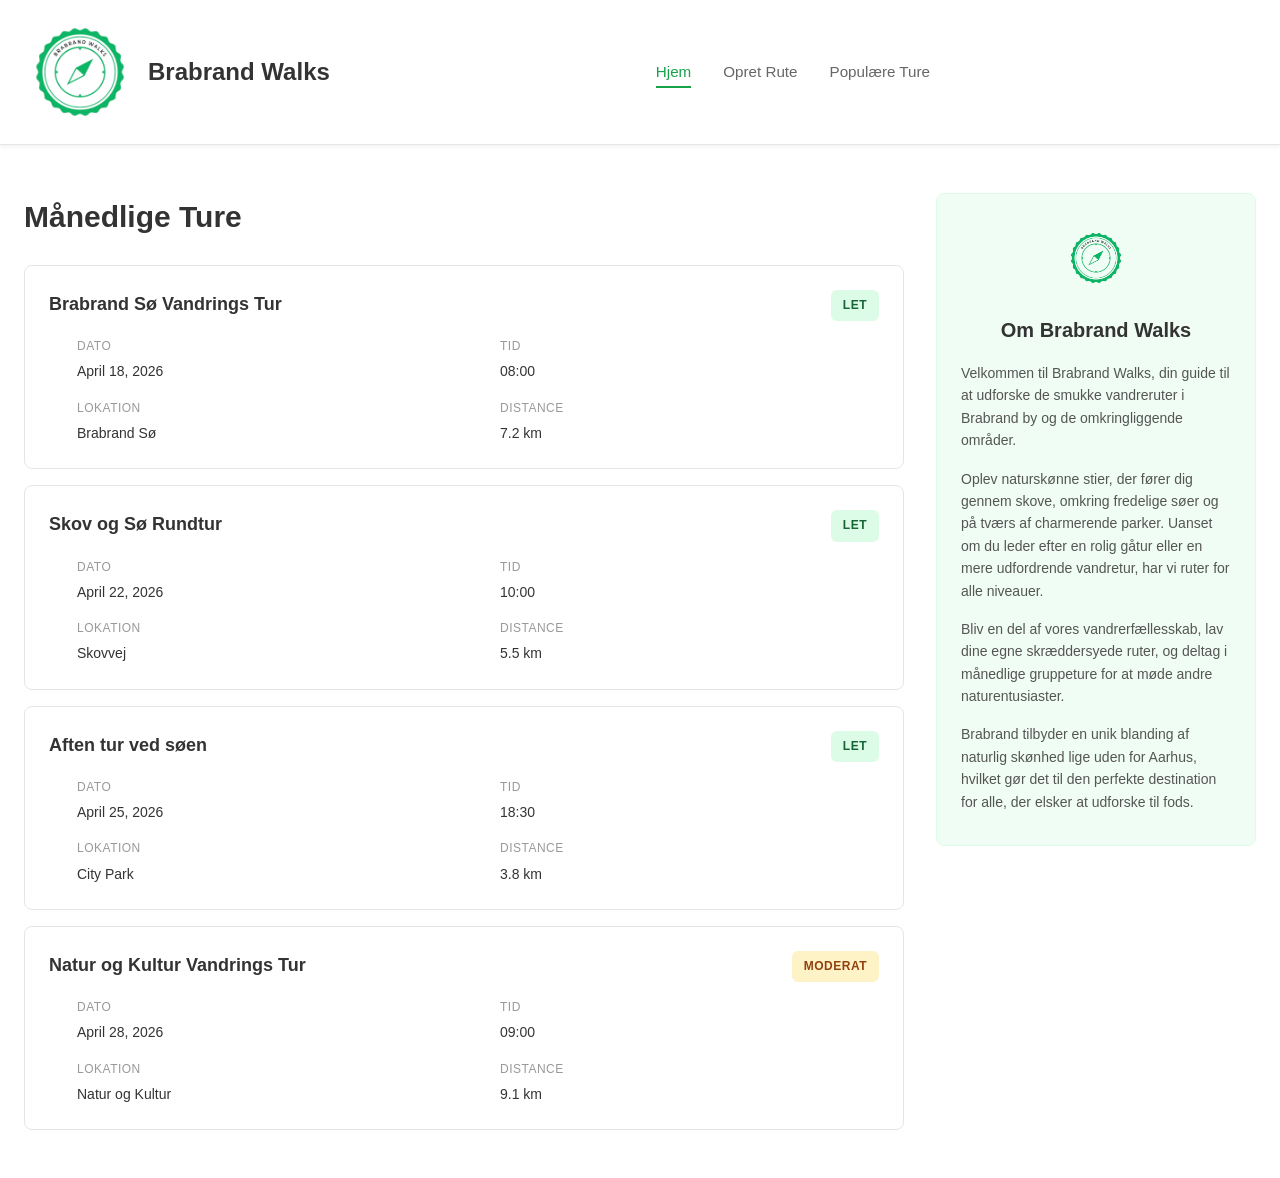
==== index.html @ 0903aa6b "Add files via upload" ====
<!DOCTYPE html>
<html lang="en">
<head>
    <meta charset="UTF-8">
    <meta name="viewport" content="width=device-width, initial-scale=1.0">
    <title>Brabrand Walks - Home</title>
    <link rel="stylesheet" href="styles.css">
</head>
<body>
    <!-- Header -->
    <header class="header">
        <div class="header-container">
            <div class="logo">
                <img src="logo.png" alt="Brabrand Walks Logo" class="logo-img">
                <h1>Brabrand Walks</h1>
            </div>
            <nav class="navigation">
                <ul class="nav-list">
                    <li><a href="index.html" class="nav-link active">Hjem</a></li>
                    <li><a href="create-route.html" class="nav-link">Opret Rute</a></li>
                    <li><a href="popular-walks.html" class="nav-link">Populære Ture</a></li>
                </ul>
            </nav>
            <button class="mobile-menu-btn" id="mobileMenuBtn">
                <span></span>
                <span></span>
                <span></span>
            </button>
        </div>
    </header>

    <!-- Main Content -->
    <main class="main-content">
        <div class="container">
            <div class="content-wrapper">
                <!-- Monthly Walks Section -->
                <section class="monthly-walks-section">
                    <h2 class="section-title">Månedlige Ture</h2>
                    <div class="walks-list" id="walksList">
                        <!-- Walks will be inserted by JavaScript -->
                    </div>
                </section>
            </div>

            <!-- About Section -->
            <aside class="about-section">
                <div class="about-card">
                    <div class="about-icon">
                        <img src="logo.png" alt="Brabrand Walks Logo" class="about-logo-img">
                    </div>
                    <h3>Om Brabrand Walks</h3>
                    <p>Velkommen til Brabrand Walks, din guide til at udforske de smukke vandreruter i Brabrand by og de omkringliggende områder.</p>
                    <p>Oplev naturskønne stier, der fører dig gennem skove, omkring fredelige søer og på tværs af charmerende parker. Uanset om du leder efter en rolig gåtur eller en mere udfordrende vandretur, har vi ruter for alle niveauer.</p>
                    <p>Bliv en del af vores vandrerfællesskab, lav dine egne skræddersyede ruter, og deltag i månedlige gruppeture for at møde andre naturentusiaster.</p>
                    <p>Brabrand tilbyder en unik blanding af naturlig skønhed lige uden for Aarhus, hvilket gør det til den perfekte destination for alle, der elsker at udforske til fods.</p>
                </div>
            </aside>
        </div>
    </main>
    <script src="script.js"></script>
</body>
</html>
---- styles.css ----
* {
    margin: 0;
    padding: 0;
    box-sizing: border-box;
}

html {
    scroll-behavior: smooth;
    font-size: 16px;
}

body {
    font-family: -apple-system, BlinkMacSystemFont, 'Segoe UI', 'Roboto', 'Oxygen', 'Ubuntu', 'Cantarell', sans-serif;
    line-height: 1.6;
    color: #333;
    background-color: #ffffff;
    min-height: 100vh;
    display: flex;
    flex-direction: column;
}

main {
    flex: 1;
}

/* ===========================
   HEADER & NAVIGATION
   =========================== */

.header {
    border-bottom: 1px solid #e5e5e5;
    position: sticky;
    top: 0;
    background-color: #ffffff;
    z-index: 1000;
    box-shadow: 0 2px 4px rgba(0, 0, 0, 0.05);
}

.header-container {
    max-width: 1280px;
    margin: 0 auto;
    padding: 1rem 1.5rem;
    display: flex;
    align-items: center;
    justify-content: space-between;
}

.logo {
    display: flex;
    align-items: center;
    gap: 0.75rem;
    text-decoration: none;
    color: #333;
    font-weight: 600;
    font-size: 1.5rem;
    flex-shrink: 0;
}

.logo-img {
    width: 7rem;
    height: 7rem;
    object-fit: contain;
    flex-shrink: 0;
}

.logo h1 {
    font-size: 1.5rem;
    color: #333;
    margin: 0;
    white-space: nowrap;
    flex-shrink: 0;
}

.navigation {
    flex: 1;
    display: flex;
    justify-content: center;
}

.nav-list {
    list-style: none;
    display: flex;
    gap: 2rem;
}

.nav-link {
    text-decoration: none;
    color: #666;
    font-weight: 500;
    font-size: 0.95rem;
    transition: color 0.3s ease;
    position: relative;
    padding-bottom: 0.5rem;
}

.nav-link:hover,
.nav-link.active {
    color: #16a34a;
}

.nav-link.active::after {
    content: '';
    position: absolute;
    bottom: 0;
    left: 0;
    right: 0;
    height: 2px;
    background-color: #16a34a;
}

.mobile-menu-btn {
    display: none;
    flex-direction: column;
    gap: 0.35rem;
    background: none;
    border: none;
    cursor: pointer;
    padding: 0.5rem;
}

.mobile-menu-btn span {
    width: 1.5rem;
    height: 2px;
    background-color: #333;
    border-radius: 2px;
    transition: all 0.3s ease;
}

.mobile-menu-btn.active span:nth-child(1) {
    transform: rotate(45deg) translateY(10px);
}

.mobile-menu-btn.active span:nth-child(2) {
    opacity: 0;
}

.mobile-menu-btn.active span:nth-child(3) {
    transform: rotate(-45deg) translateY(-10px);
}

/* ===========================
   MAIN CONTENT
   =========================== */

.main-content {
    max-width: 1280px;
    margin: 0 auto;
    width: 100%;
    padding: 3rem 1.5rem;
}

.container {
    display: grid;
    grid-template-columns: 1fr 320px;
    gap: 2rem;
}

.section-title {
    font-size: 1.875rem;
    font-weight: 600;
    margin-bottom: 1.5rem;
    color: #333;
}

/* ===========================
   MONTHLY WALKS SECTION
   =========================== */

.monthly-walks-section {
    grid-column: 1;
}

.walks-list {
    display: flex;
    flex-direction: column;
    gap: 1rem;
}

.walk-card {
    background-color: #ffffff;
    border: 1px solid #e5e5e5;
    border-radius: 0.5rem;
    padding: 1.5rem;
    transition: all 0.3s ease;
    cursor: pointer;
}

.walk-card:hover {
    box-shadow: 0 4px 12px rgba(0, 0, 0, 0.1);
    border-color: #d4d4d4;
    transform: translateY(-2px);
}

.walk-card-header {
    display: flex;
    align-items: flex-start;
    justify-content: space-between;
    margin-bottom: 1rem;
    gap: 1rem;
    flex-wrap: wrap;
}

.walk-card-title {
    font-size: 1.125rem;
    font-weight: 600;
    color: #333;
    margin: 0;
}

.difficulty-badge {
    padding: 0.375rem 0.75rem;
    border-radius: 0.375rem;
    font-size: 0.75rem;
    font-weight: 600;
    white-space: nowrap;
    text-transform: uppercase;
    letter-spacing: 0.5px;
    flex-shrink: 0;
}

.difficulty-easy {
    background-color: #dcfce7;
    color: #166534;
}

.difficulty-moderate {
    background-color: #fef3c7;
    color: #92400e;
}

.difficulty-challenging {
    background-color: #fee2e2;
    color: #991b1b;
}

.walk-card-details {
    display: grid;
    grid-template-columns: 1fr 1fr;
    gap: 1rem;
    font-size: 0.875rem;
    color: #666;
}

.walk-detail {
    display: flex;
    align-items: center;
    gap: 0.5rem;
}

.walk-detail-icon {
    width: 1.25rem;
    height: 1.25rem;
    color: #16a34a;
    flex-shrink: 0;
    stroke-width: 2;
    font-size: 1.25rem;
}

.walk-detail-text {
    display: flex;
    flex-direction: column;
    gap: 0.25rem;
    min-width: 0;
}

.walk-detail-label {
    font-size: 0.75rem;
    color: #999;
    text-transform: uppercase;
    letter-spacing: 0.5px;
}

.walk-detail-value {
    color: #333;
    font-weight: 500;
}

.walk-card-description {
    padding: 1rem 0 0;
    color: #555;
    font-size: 0.9rem;
    line-height: 1.5;
    border-top: 1px solid #e5e5e5;
    margin-top: 1rem;
    padding-top: 1rem;
}

/* ===========================
   ABOUT SECTION
   =========================== */

.about-section {
    grid-column: 2;
    grid-row: 1;
}

.about-card {
    background-color: #f0fdf4;
    border-radius: 0.5rem;
    padding: 2rem 1.5rem;
    position: sticky;
    top: 90px;
    border: 1px solid #dcfce7;
}

.about-icon {
    width: 4rem;
    height: 4rem;
    margin: 0 auto 1.5rem;
    display: flex;
    align-items: center;
    justify-content: center;
    flex-shrink: 0;
}

.about-logo-img {
    width: 100%;
    height: 100%;
    object-fit: contain;
}

.about-icon svg {
    width: 100%;
    height: 100%;
}

.about-card h3 {
    font-size: 1.25rem;
    font-weight: 600;
    margin-bottom: 1rem;
    text-align: center;
    color: #333;
}

.about-card p {
    font-size: 0.875rem;
    line-height: 1.6;
    color: #555;
    margin-bottom: 1rem;
}

.about-card p:last-child {
    margin-bottom: 0;
}

/* ===========================
   FOOTER
   =========================== */

.footer {
    background-color: #f9fafb;
    border-top: 1px solid #e5e5e5;
    padding: 2rem 1.5rem;
    margin-top: 4rem;
}

.footer-content {
    max-width: 1280px;
    margin: 0 auto;
    text-align: center;
    color: #666;
}

.footer-content p {
    margin: 0;
}

.copyright {
    font-size: 0.875rem;
    margin-top: 0.5rem;
    color: #999;
}

/* ===========================
   RESPONSIVE DESIGN
   =========================== */

@media (max-width: 1024px) {
    .container {
        grid-template-columns: 1fr;
    }

    .about-section {
        grid-column: 1;
    }

    .about-card {
        position: relative;
        top: auto;
        margin-top: 2rem;
    }

    .walk-card-details {
        grid-template-columns: 1fr;
    }
}

@media (max-width: 768px) {
    .header-container {
        padding: 1rem;
    }

    .navigation {
        display: none;
        position: absolute;
        top: 100%;
        left: 0;
        right: 0;
        background-color: #ffffff;
        flex-direction: column;
        border-bottom: 1px solid #e5e5e5;
        padding: 1rem;
        z-index: 999;
    }

    .navigation.active {
        display: flex;
    }

    .nav-list {
        flex-direction: column;
        gap: 1rem;
    }

    .nav-link.active::after {
        display: none;
    }

    .mobile-menu-btn {
        display: flex;
    }

    .main-content {
        padding: 2rem 1rem;
    }

    .section-title {
        font-size: 1.5rem;
    }

    .logo h1 {
        font-size: 1.25rem;
    }

    .logo-img {
        width: 2.5rem;
        height: 2.5rem;
    }

    .walk-card-details {
        gap: 1rem;
    }

    .about-card {
        padding: 1.5rem;
    }
}

@media (max-width: 480px) {
    .header-container {
        padding: 0.75rem;
    }

    .logo {
        gap: 0.5rem;
    }

    .logo h1 {
        font-size: 1.125rem;
    }

    .logo-img {
        width: 2rem;
        height: 2rem;
    }

    .main-content {
        padding: 1.5rem 1rem;
    }

    .section-title {
        font-size: 1.25rem;
    }

    .walk-card {
        padding: 1rem;
    }

    .walk-card-header {
        flex-direction: column;
        gap: 0.5rem;
    }

    .walk-card-details {
        grid-template-columns: 1fr;
        gap: 0.75rem;
    }

    .about-card {
        padding: 1.25rem 1rem;
    }

    .about-icon {
        width: 3rem;
        height: 3rem;
    }

    .about-card h3 {
        font-size: 1.125rem;
    }

    .about-card p {
        font-size: 0.8rem;
    }
}
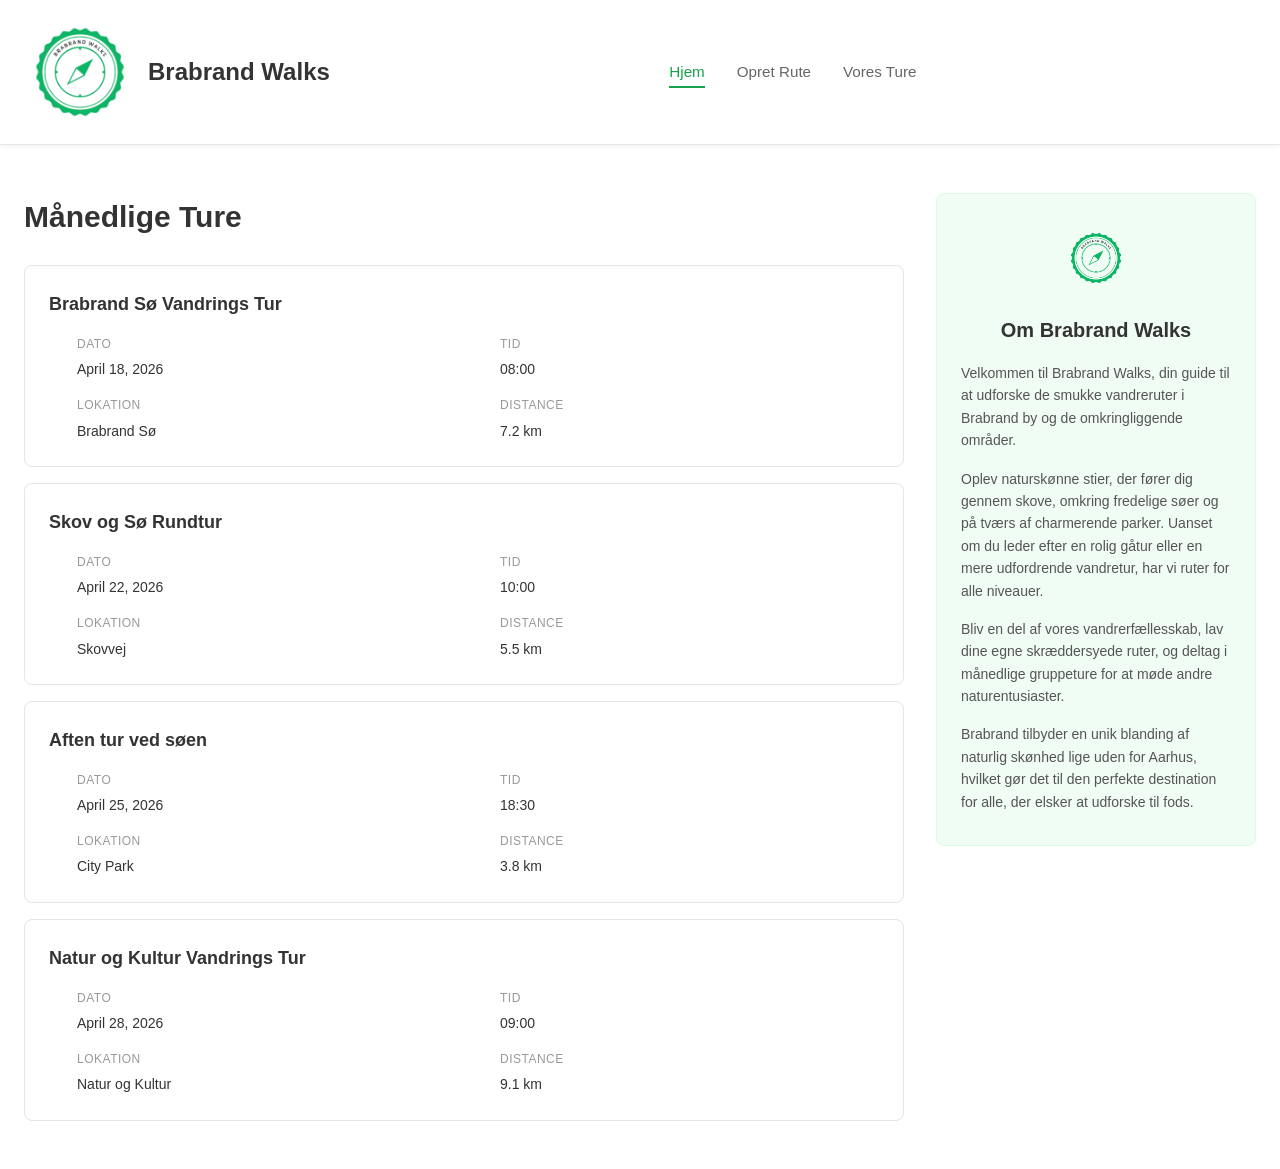
==== commit 3281dce7: "Add files via upload" ====
--- a/index.html
+++ b/index.html
@@ -10,15 +10,15 @@
     <!-- Header -->
     <header class="header">
         <div class="header-container">
-            <div class="logo">
+           <a href="index.html" class="logo">
                 <img src="logo.png" alt="Brabrand Walks Logo" class="logo-img">
                 <h1>Brabrand Walks</h1>
-            </div>
+            </a>
             <nav class="navigation">
                 <ul class="nav-list">
                     <li><a href="index.html" class="nav-link active">Hjem</a></li>
                     <li><a href="create-route.html" class="nav-link">Opret Rute</a></li>
-                    <li><a href="popular-walks.html" class="nav-link">Populære Ture</a></li>
+                    <li><a href="popular-walks.html" class="nav-link">Vores Ture</a></li>
                 </ul>
             </nav>
             <button class="mobile-menu-btn" id="mobileMenuBtn">
